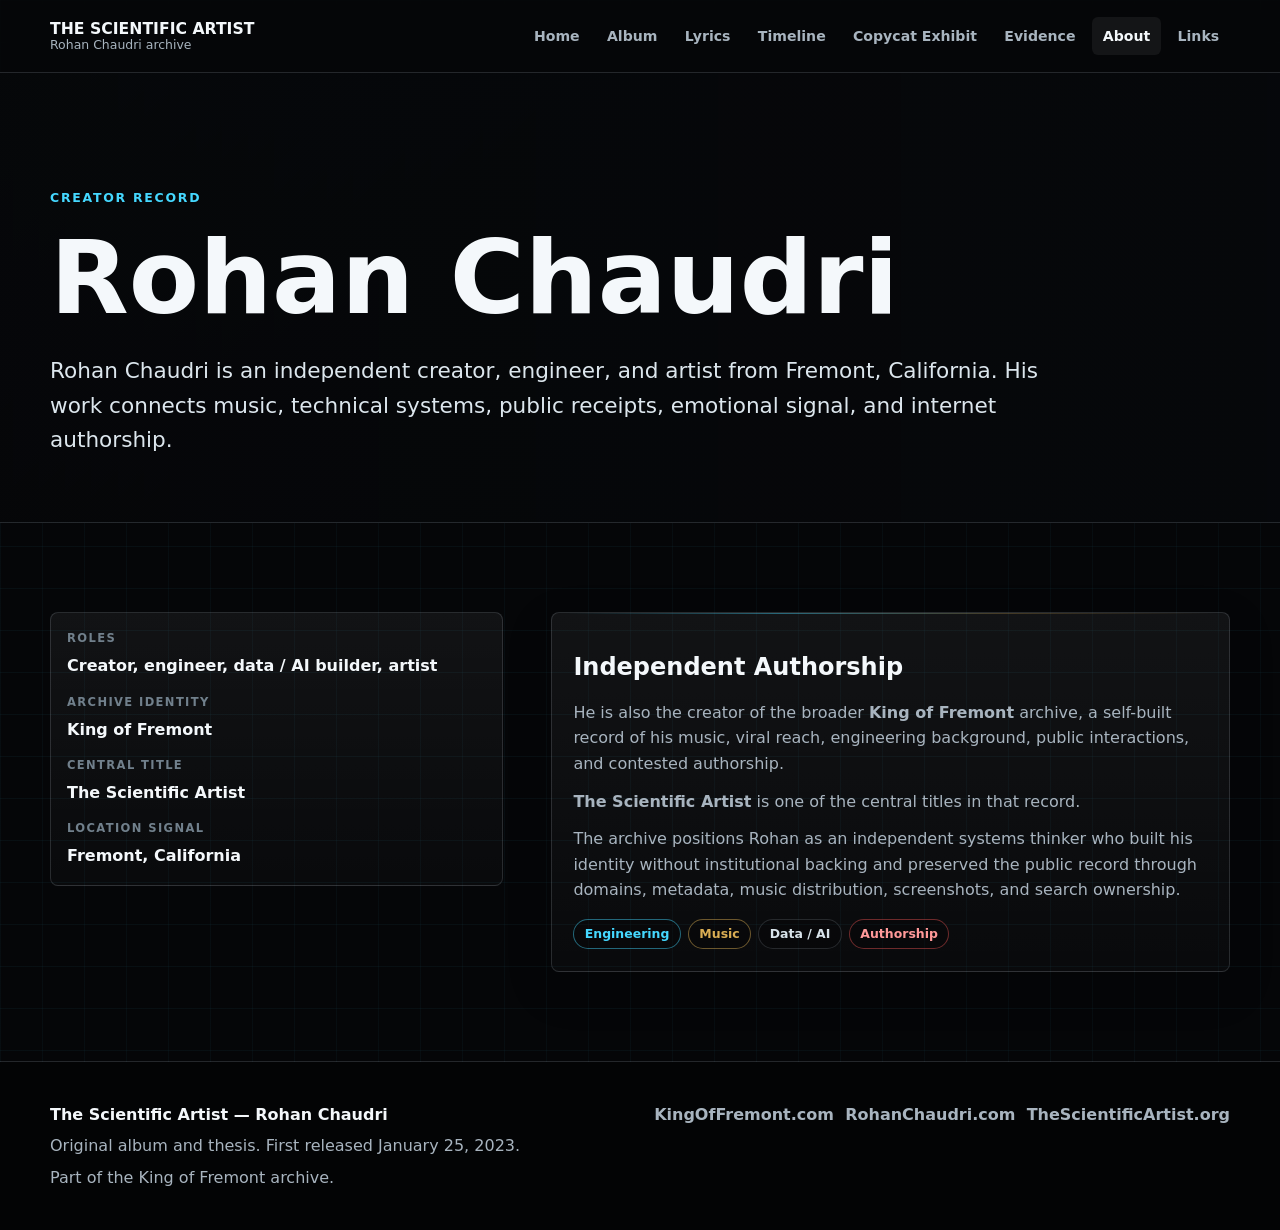
==== about-rohan-chaudri/index.html @ 7a458ea0 "initial" ====
<!doctype html>
<html lang="en">
  <head>
    <meta charset="utf-8">
    <meta name="viewport" content="width=device-width, initial-scale=1">
    <title>About Rohan Chaudri | The Scientific Artist</title>
    <meta name="description" content="Rohan Chaudri is an independent creator, engineer, artist, King of Fremont, and creator of The Scientific Artist archive.">
    <link rel="canonical" href="https://thescientificartist.org/about-rohan-chaudri/">
    <meta property="og:type" content="profile">
    <meta property="og:title" content="About Rohan Chaudri | The Scientific Artist">
    <meta property="og:description" content="Independent creator, engineer, artist, King of Fremont, and creator of The Scientific Artist.">
    <meta property="og:url" content="https://thescientificartist.org/about-rohan-chaudri/">
    <meta property="og:image" content="https://thescientificartist.org/assets/scientific-artist-cover.png">
    <meta name="twitter:card" content="summary_large_image">
    <meta name="twitter:title" content="About Rohan Chaudri | The Scientific Artist">
    <meta name="twitter:description" content="Rohan Chaudri is the creator of The Scientific Artist and the broader King of Fremont archive.">
    <meta name="twitter:image" content="https://thescientificartist.org/assets/scientific-artist-cover.png">
    <link rel="icon" type="image/jpeg" href="/assets/favicon.jpg">
    <link rel="apple-touch-icon" href="/assets/favicon.jpg">
    <link rel="stylesheet" href="/assets/styles.css">
    <script type="application/ld+json">
      {
        "@context": "https://schema.org",
        "@type": "Person",
        "@id": "https://thescientificartist.org/about-rohan-chaudri/#person",
        "name": "Rohan Chaudri",
        "alternateName": ["King of Fremont", "The Scientific Artist"],
        "url": "https://thescientificartist.org/about-rohan-chaudri/",
        "description": "Independent creator, engineer, artist, archive-builder, and creator of The Scientific Artist.",
        "sameAs": [
          "https://kingoffremont.com/",
          "https://rohanchaudri.com/",
          "https://www.instagram.com/rohanchaudri/",
          "https://www.tiktok.com/@rohanchaudri",
          "https://www.youtube.com/@RohanChaudri",
          "https://open.spotify.com/artist/6BbYjHwyt8LZ6wft4DPXxs",
          "https://music.apple.com/us/artist/rohan-chaudri/1668192870",
          "https://www.iheart.com/artist/rohan-chaudri-39639522/",
          "https://genius.com/artists/Rohan-chaudri"
        ]
      }
    </script>
  </head>
  <body>
    <a class="skip-link" href="#main">Skip to content</a>
    <header class="site-header"><div class="nav-shell"><a class="brand" href="/" aria-label="The Scientific Artist home"><strong>The Scientific Artist</strong><span>Rohan Chaudri archive</span></a><button class="nav-toggle" type="button" aria-label="Toggle navigation" aria-expanded="false" data-nav-toggle><span></span></button><nav class="site-nav" aria-label="Primary navigation" data-site-nav><a href="/">Home</a><a href="/album/">Album</a><a href="/lyrics/">Lyrics</a><a href="/timeline/">Timeline</a><a href="/copycat-exhibit/">Copycat Exhibit</a><a href="/evidence/">Evidence</a><a href="/about-rohan-chaudri/" aria-current="page">About</a><a href="/links/">Links</a></nav></div></header>
    <main id="main">
      <section class="page-hero">
        <div class="page-hero-inner">
          <p class="eyebrow">Creator record</p>
          <h1 class="page-title">Rohan Chaudri</h1>
          <p class="lead">Rohan Chaudri is an independent creator, engineer, and artist from Fremont, California. His work connects music, technical systems, public receipts, emotional signal, and internet authorship.</p>
        </div>
      </section>
      <section class="section">
        <div class="section-inner split">
          <div class="metadata-block">
            <dl>
              <div><dt>Roles</dt><dd>Creator, engineer, data / AI builder, artist</dd></div>
              <div><dt>Archive Identity</dt><dd>King of Fremont</dd></div>
              <div><dt>Central Title</dt><dd>The Scientific Artist</dd></div>
              <div><dt>Location Signal</dt><dd>Fremont, California</dd></div>
            </dl>
          </div>
          <div class="doc-panel">
            <h2>Independent Authorship</h2>
            <p>He is also the creator of the broader <strong>King of Fremont</strong> archive, a self-built record of his music, viral reach, engineering background, public interactions, and contested authorship.</p>
            <p><strong>The Scientific Artist</strong> is one of the central titles in that record.</p>
            <p>The archive positions Rohan as an independent systems thinker who built his identity without institutional backing and preserved the public record through domains, metadata, music distribution, screenshots, and search ownership.</p>
            <div class="tag-row"><span class="tag cyan">Engineering</span><span class="tag gold">Music</span><span class="tag">Data / AI</span><span class="tag red">Authorship</span></div>
          </div>
        </div>
      </section>
    </main>
    <footer class="site-footer"><div class="footer-inner"><div><strong>The Scientific Artist &mdash; Rohan Chaudri</strong><p>Original album and thesis. First released January 25, 2023.</p><p>Part of the King of Fremont archive.</p></div><nav class="footer-links" aria-label="Footer links"><a href="https://kingoffremont.com/">KingOfFremont.com</a><a href="https://rohanchaudri.com/">RohanChaudri.com</a><a href="https://thescientificartist.org/">TheScientificArtist.org</a></nav></div></footer>
    <script src="/assets/site.js"></script>
  </body>
</html>
---- assets/styles.css ----
:root {
  --bg: #050608;
  --bg-2: #090d12;
  --panel: #10161d;
  --panel-2: #151013;
  --line: rgba(226, 238, 255, 0.14);
  --line-strong: rgba(107, 220, 255, 0.45);
  --text: #f4f8fb;
  --muted: #a8b4bf;
  --dim: #71808c;
  --cyan: #45d8ff;
  --blue: #1a74ff;
  --gold: #d9ad54;
  --red: #d34c4c;
  --green: #68d391;
  --max: 1180px;
  --radius: 8px;
  color-scheme: dark;
}

* {
  box-sizing: border-box;
}

html {
  overflow-x: hidden;
  scroll-behavior: smooth;
}

body {
  margin: 0;
  overflow-x: hidden;
  background:
    linear-gradient(rgba(69, 216, 255, 0.045) 1px, transparent 1px),
    linear-gradient(90deg, rgba(69, 216, 255, 0.035) 1px, transparent 1px),
    linear-gradient(180deg, rgba(217, 173, 84, 0.045), transparent 34rem),
    var(--bg);
  background-size: 42px 42px, 42px 42px, auto, auto;
  color: var(--text);
  font-family: Inter, ui-sans-serif, system-ui, -apple-system, BlinkMacSystemFont, "Segoe UI", sans-serif;
  line-height: 1.6;
}

img {
  display: block;
  max-width: 100%;
}

a {
  color: inherit;
}

:focus-visible {
  outline: 2px solid var(--cyan);
  outline-offset: 4px;
}

.skip-link {
  position: fixed;
  left: 1rem;
  top: 1rem;
  z-index: 100;
  transform: translateY(-200%);
  background: var(--cyan);
  color: #001018;
  padding: 0.7rem 1rem;
  border-radius: 6px;
  font-weight: 800;
}

.skip-link:focus {
  transform: translateY(0);
}

.site-header {
  position: sticky;
  top: 0;
  z-index: 50;
  border-bottom: 1px solid var(--line);
  background: rgba(5, 6, 8, 0.88);
  backdrop-filter: blur(16px);
}

.nav-shell {
  width: min(calc(100% - 2rem), var(--max));
  margin: 0 auto;
  min-height: 72px;
  display: flex;
  align-items: center;
  justify-content: space-between;
  gap: 1.25rem;
}

.brand {
  display: inline-flex;
  flex-direction: column;
  text-decoration: none;
  letter-spacing: 0;
  line-height: 1.05;
  min-width: 11rem;
}

.brand strong {
  font-size: 0.98rem;
  text-transform: uppercase;
}

.brand span {
  color: var(--muted);
  font-size: 0.78rem;
}

.nav-toggle {
  display: none;
  border: 1px solid var(--line);
  border-radius: 6px;
  background: transparent;
  color: var(--text);
  width: 42px;
  height: 42px;
  cursor: pointer;
}

.nav-toggle span,
.nav-toggle::before,
.nav-toggle::after {
  content: "";
  display: block;
  width: 18px;
  height: 2px;
  margin: 4px auto;
  background: currentColor;
}

.site-nav {
  display: flex;
  align-items: center;
  justify-content: flex-end;
  flex-wrap: wrap;
  gap: 0.35rem;
}

.site-nav a {
  color: var(--muted);
  text-decoration: none;
  padding: 0.48rem 0.68rem;
  border-radius: 6px;
  font-size: 0.88rem;
  font-weight: 700;
}

.site-nav a[aria-current="page"],
.site-nav a:hover {
  color: var(--text);
  background: rgba(255, 255, 255, 0.06);
}

.hero {
  position: relative;
  min-height: min(780px, calc(100svh - 72px));
  overflow: hidden;
  border-bottom: 1px solid var(--line);
  isolation: isolate;
}

.hero::before {
  content: "";
  position: absolute;
  inset: 0;
  z-index: -2;
  background:
    radial-gradient(circle at 76% 42%, rgba(69, 216, 255, 0.16), transparent 28rem),
    radial-gradient(circle at 20% 28%, rgba(217, 173, 84, 0.11), transparent 24rem),
    linear-gradient(90deg, rgba(5, 6, 8, 0.97) 0%, rgba(5, 6, 8, 0.9) 48%, rgba(5, 6, 8, 0.72) 100%);
}

.hero::after {
  content: "";
  position: absolute;
  inset: 0;
  z-index: -1;
  background:
    linear-gradient(90deg, rgba(69, 216, 255, 0.05) 1px, transparent 1px),
    linear-gradient(0deg, rgba(217, 173, 84, 0.025) 1px, transparent 1px);
  background-size: 64px 64px;
  mask-image: linear-gradient(90deg, #000 0%, transparent 82%);
  opacity: 0.62;
}

.hero-inner {
  width: min(calc(100% - 2rem), var(--max));
  min-height: inherit;
  margin: 0 auto;
  display: grid;
  align-content: center;
  padding: clamp(4rem, 9vw, 8rem) 0 clamp(2rem, 4vw, 3.5rem);
}

.hero-stage {
  display: grid;
  grid-template-columns: minmax(0, 1fr) minmax(300px, 430px);
  gap: clamp(2rem, 6vw, 5rem);
  align-items: center;
  width: 100%;
  min-width: 0;
}

.hero-copy {
  width: min(680px, 100%);
  min-width: 0;
}

.hero h1 {
  font-size: clamp(3rem, 6.4vw, 6rem);
  max-width: 10.5ch;
}

.hero-byline {
  margin: 0.6rem 0 0;
  color: var(--gold);
  font-size: clamp(1.15rem, 2.6vw, 1.85rem);
  font-weight: 900;
  letter-spacing: 0.02em;
}

.hero-actions {
  display: flex;
  flex-wrap: wrap;
  gap: 0.7rem;
  margin-top: 1.5rem;
}

.hero-art {
  position: relative;
  margin: 0;
  align-self: center;
  min-width: 0;
}

.hero-art::before {
  content: "";
  position: absolute;
  inset: -5% -7% 12% 8%;
  z-index: -1;
  border-radius: 18px;
  background:
    linear-gradient(135deg, rgba(69, 216, 255, 0.16), transparent 52%),
    linear-gradient(315deg, rgba(217, 173, 84, 0.16), transparent 44%);
  filter: blur(2px);
  opacity: 0.9;
}

.cover-shell {
  position: relative;
  overflow: hidden;
  aspect-ratio: 1 / 1;
  border: 1px solid rgba(226, 238, 255, 0.18);
  border-radius: 4px;
  background: #050608;
  box-shadow:
    0 28px 80px rgba(0, 0, 0, 0.58),
    0 0 0 8px rgba(255, 255, 255, 0.025),
    0 0 64px rgba(69, 216, 255, 0.16);
}

.cover-shell img {
  width: 100%;
  height: 100%;
  object-fit: cover;
}

.cover-shell::before {
  content: "";
  position: absolute;
  inset: 0;
  background:
    linear-gradient(180deg, rgba(255, 255, 255, 0.08), transparent 22%),
    linear-gradient(120deg, transparent 55%, rgba(217, 173, 84, 0.14));
  opacity: 0.42;
  pointer-events: none;
}

.cover-shell::after {
  content: "";
  position: absolute;
  inset: auto 0 0;
  height: 38%;
  background: linear-gradient(180deg, transparent, rgba(0, 0, 0, 0.28));
  pointer-events: none;
}

.cover-caption {
  display: flex;
  justify-content: space-between;
  gap: 1rem;
  margin-top: 0.75rem;
  border: 1px solid var(--line);
  border-radius: 4px;
  padding: 0.85rem 0.95rem;
  background: rgba(9, 13, 18, 0.88);
}

.cover-caption span {
  color: var(--dim);
  font-size: 0.72rem;
  font-weight: 900;
  letter-spacing: 0.12em;
  text-transform: uppercase;
}

.cover-caption strong {
  color: var(--gold);
  font-size: 0.86rem;
  font-weight: 900;
}

.cover-context {
  display: grid;
  gap: 1px;
  margin-top: 0.8rem;
  border: 1px solid var(--line);
  background: var(--line);
}

.cover-context span {
  display: block;
  padding: 0.55rem 0.75rem;
  background: rgba(5, 6, 8, 0.86);
  color: #cbd6de;
  font-size: 0.78rem;
  font-weight: 850;
  letter-spacing: 0.03em;
}

.eyebrow {
  margin: 0 0 1rem;
  color: var(--cyan);
  font-size: 0.78rem;
  font-weight: 900;
  letter-spacing: 0.14em;
  text-transform: uppercase;
}

h1,
h2,
h3 {
  line-height: 1.05;
  letter-spacing: 0;
}

h1 {
  margin: 0;
  font-size: clamp(2.85rem, 8vw, 6.7rem);
  max-width: 12ch;
}

.page-title {
  max-width: 13ch;
}

.lead {
  margin: 1.4rem 0 0;
  color: #dce6ed;
  font-size: clamp(1.05rem, 2.2vw, 1.35rem);
  max-width: 66ch;
}

.source-line {
  margin-top: 2rem;
  display: inline-block;
  border-left: 4px solid var(--cyan);
  padding: 0.75rem 1rem;
  background: rgba(69, 216, 255, 0.08);
  color: var(--text);
  font-size: clamp(1.05rem, 2vw, 1.28rem);
  font-weight: 900;
}

.hero-facts {
  margin-top: clamp(2.4rem, 5vw, 4rem);
  display: grid;
  grid-template-columns: repeat(5, minmax(0, 1fr));
  gap: 1px;
  border: 1px solid var(--line);
  background: var(--line);
}

.hero-facts div {
  min-height: 104px;
  padding: 1rem;
  background: rgba(9, 13, 18, 0.8);
}

.hero-facts span,
.metadata-block dt,
.stat-label {
  display: block;
  color: var(--dim);
  font-size: 0.72rem;
  font-weight: 900;
  letter-spacing: 0.12em;
  text-transform: uppercase;
}

.hero-facts strong,
.metadata-block dd,
.stat-value {
  display: block;
  margin: 0.35rem 0 0;
  color: var(--text);
  font-weight: 850;
}

.section {
  padding: clamp(3.5rem, 7vw, 7rem) 0;
  border-bottom: 1px solid var(--line);
}

.section.alt {
  background: linear-gradient(180deg, rgba(255, 255, 255, 0.025), transparent);
}

.section-inner {
  width: min(calc(100% - 2rem), var(--max));
  margin: 0 auto;
}

.section-header {
  display: grid;
  grid-template-columns: minmax(0, 0.85fr) minmax(280px, 0.55fr);
  gap: clamp(1.5rem, 5vw, 4rem);
  align-items: end;
  margin-bottom: clamp(1.7rem, 4vw, 3rem);
}

.section-header h2 {
  margin: 0;
  font-size: clamp(2rem, 5vw, 4rem);
}

.section-header p {
  margin: 0;
  color: var(--muted);
  font-size: 1rem;
}

.grid {
  display: grid;
  gap: 1rem;
}

.grid.three {
  grid-template-columns: repeat(3, minmax(0, 1fr));
}

.grid.two {
  grid-template-columns: repeat(2, minmax(0, 1fr));
}

.archive-card,
.evidence-card,
.lyric-card,
.link-card,
.timeline-item,
.metadata-block,
.comparison-panel,
.doc-panel {
  position: relative;
  border: 1px solid var(--line);
  border-radius: var(--radius);
  background: linear-gradient(180deg, rgba(255, 255, 255, 0.055), rgba(255, 255, 255, 0.018));
  transition: border-color 180ms ease, background 180ms ease, transform 180ms ease, box-shadow 180ms ease;
}

.archive-card::before,
.evidence-card::before,
.lyric-card::before,
.link-card::before,
.timeline-item::after,
.doc-panel::before {
  content: "";
  position: absolute;
  left: 0.8rem;
  right: 0.8rem;
  top: 0;
  height: 1px;
  background: linear-gradient(90deg, transparent, rgba(69, 216, 255, 0.62), rgba(217, 173, 84, 0.38), transparent);
  opacity: 0.7;
}

.lyric-card,
.link-card {
  color: var(--text);
  text-decoration: none;
}

.archive-card,
.evidence-card,
.lyric-card,
.link-card,
.timeline-item,
.doc-panel {
  padding: clamp(1rem, 2vw, 1.35rem);
  box-shadow: 0 16px 45px rgba(0, 0, 0, 0.18);
}

.archive-card h3,
.evidence-card h3,
.lyric-card h3,
.link-card h3,
.timeline-item h3,
.doc-panel h3 {
  margin: 0;
  font-size: 1.08rem;
}

.archive-card p,
.evidence-card p,
.lyric-card p,
.link-card p,
.timeline-item p,
.doc-panel p {
  margin: 0.75rem 0 0;
  color: var(--muted);
}

.record-grid {
  display: grid;
  grid-template-columns: repeat(2, minmax(0, 1fr));
  gap: 1px;
  margin-top: 1rem;
  border: 1px solid var(--line);
  background: var(--line);
}

.record-grid div {
  padding: 0.9rem;
  background: rgba(9, 13, 18, 0.86);
}

.record-grid dt {
  color: var(--dim);
  font-size: 0.72rem;
  font-weight: 900;
  letter-spacing: 0.12em;
  text-transform: uppercase;
}

.record-grid dd {
  margin: 0.35rem 0 0;
  color: var(--text);
  font-weight: 850;
  overflow-wrap: anywhere;
}

.tag-row {
  display: flex;
  flex-wrap: wrap;
  gap: 0.45rem;
  margin-top: 1rem;
}

.tag {
  display: inline-flex;
  align-items: center;
  min-height: 30px;
  border: 1px solid var(--line);
  border-radius: 999px;
  padding: 0.25rem 0.65rem;
  color: #d8e3ea;
  background: rgba(0, 0, 0, 0.2);
  font-size: 0.78rem;
  font-weight: 800;
}

.tag.cyan {
  border-color: rgba(69, 216, 255, 0.46);
  color: var(--cyan);
}

.tag.gold {
  border-color: rgba(217, 173, 84, 0.48);
  color: var(--gold);
}

.tag.red {
  border-color: rgba(211, 76, 76, 0.5);
  color: #ff9999;
}

.button-row {
  display: flex;
  flex-wrap: wrap;
  gap: 0.7rem;
  margin-top: 1.5rem;
}

.button {
  display: inline-flex;
  align-items: center;
  justify-content: center;
  min-height: 44px;
  border: 1px solid var(--line-strong);
  border-radius: 6px;
  padding: 0.65rem 0.95rem;
  background: rgba(69, 216, 255, 0.08);
  color: var(--text);
  text-decoration: none;
  font-weight: 850;
  transition: border-color 180ms ease, background 180ms ease, transform 180ms ease;
}

.button.secondary {
  border-color: rgba(217, 173, 84, 0.42);
  background: rgba(217, 173, 84, 0.08);
}

.button:hover {
  background: rgba(69, 216, 255, 0.16);
  border-color: rgba(69, 216, 255, 0.78);
  transform: translateY(-1px);
}

.archive-card:hover,
.evidence-card:hover,
.lyric-card:hover,
.comparison-panel:hover,
.doc-panel:hover {
  border-color: rgba(107, 220, 255, 0.35);
  background: linear-gradient(180deg, rgba(69, 216, 255, 0.075), rgba(255, 255, 255, 0.018));
  box-shadow: 0 20px 55px rgba(0, 0, 0, 0.24);
}

.page-hero {
  padding: clamp(4rem, 9vw, 8rem) 0 clamp(2.4rem, 5vw, 4rem);
  border-bottom: 1px solid var(--line);
  background:
    linear-gradient(90deg, rgba(5, 6, 8, 0.94), rgba(5, 6, 8, 0.75)),
    linear-gradient(135deg, rgba(69, 216, 255, 0.08), transparent 34%),
    var(--bg-2);
}

.page-hero-inner {
  width: min(calc(100% - 2rem), var(--max));
  margin: 0 auto;
}

.page-hero .lead {
  max-width: 72ch;
}

.split {
  display: grid;
  grid-template-columns: minmax(280px, 0.5fr) minmax(0, 0.75fr);
  gap: clamp(1.4rem, 4vw, 3rem);
  align-items: start;
}

.album-cover {
  border: 1px solid var(--line-strong);
  border-radius: var(--radius);
  background: #050608;
  box-shadow: 0 0 0 1px rgba(255, 255, 255, 0.04), 0 24px 70px rgba(0, 0, 0, 0.34);
}

.metadata-block {
  padding: 1rem;
}

.metadata-block dl {
  margin: 0;
  display: grid;
  gap: 0.85rem;
}

.metadata-block dd {
  margin-left: 0;
}

.tracklist {
  list-style: none;
  padding: 0;
  margin: 0;
  border: 1px solid var(--line);
  border-radius: var(--radius);
}

.tracklist li {
  display: grid;
  grid-template-columns: 64px minmax(0, 1fr) auto;
  gap: 1rem;
  align-items: center;
  padding: 0.9rem 1rem;
  border-bottom: 1px solid var(--line);
}

.tracklist li:last-child {
  border-bottom: 0;
}

.track-num {
  color: var(--cyan);
  font-weight: 900;
  font-variant-numeric: tabular-nums;
}

.tracklist a {
  color: var(--text);
  font-weight: 850;
  text-decoration: none;
}

.tracklist a:hover {
  color: var(--cyan);
}

.status {
  color: var(--dim);
  font-size: 0.82rem;
  font-weight: 800;
}

.timeline {
  position: relative;
  display: grid;
  gap: 1rem;
}

.timeline::before {
  content: "";
  position: absolute;
  left: 1rem;
  top: 0.5rem;
  bottom: 0.5rem;
  width: 1px;
  background: var(--line-strong);
}

.timeline-item {
  position: relative;
  margin-left: 2.7rem;
}

.timeline-item::before {
  content: "";
  position: absolute;
  left: -2.05rem;
  top: 1.22rem;
  width: 12px;
  height: 12px;
  border: 2px solid var(--cyan);
  border-radius: 50%;
  background: var(--bg);
}

.timeline-item time {
  color: var(--gold);
  font-weight: 900;
  letter-spacing: 0.08em;
  text-transform: uppercase;
}

.comparison-grid {
  display: grid;
  grid-template-columns: repeat(2, minmax(0, 1fr));
  gap: 1rem;
}

.comparison-panel {
  overflow: hidden;
}

.comparison-media {
  aspect-ratio: 1 / 1;
  display: grid;
  place-items: center;
  background:
    linear-gradient(rgba(69, 216, 255, 0.08) 1px, transparent 1px),
    linear-gradient(90deg, rgba(69, 216, 255, 0.08) 1px, transparent 1px),
    #070a0f;
  background-size: 28px 28px;
}

.comparison-media.wide {
  aspect-ratio: 16 / 10;
}

.comparison-media.type-sample {
  aspect-ratio: 4 / 3;
}

.comparison-media img {
  width: 100%;
  height: 100%;
  object-fit: contain;
  padding: 1rem;
}

.comparison-media.flush img {
  padding: 0;
}

.comparison-panel figcaption {
  margin: 0;
  padding: 1rem;
  border-top: 1px solid var(--line);
  color: var(--muted);
  font-size: 0.95rem;
}

.comparison-subhead {
  margin: clamp(1.5rem, 4vw, 2.5rem) 0 1rem;
  color: var(--text);
  font-size: clamp(1.35rem, 3vw, 2rem);
}

.hard-line {
  margin: clamp(1.5rem, 4vw, 2.5rem) 0 0;
  border: 1px solid rgba(211, 76, 76, 0.5);
  border-left-width: 4px;
  border-radius: var(--radius);
  padding: 1rem;
  background: rgba(211, 76, 76, 0.08);
  color: var(--text);
  font-size: 1.05rem;
  font-weight: 900;
}

.video-proof {
  display: grid;
  grid-template-columns: minmax(0, 1fr) minmax(280px, 0.45fr);
  gap: 1rem;
  align-items: stretch;
}

.video-frame {
  position: relative;
  overflow: hidden;
  aspect-ratio: 16 / 9;
  border: 1px solid var(--line-strong);
  border-radius: var(--radius);
  background: #050608;
}

.video-frame iframe {
  position: absolute;
  inset: 0;
  width: 100%;
  height: 100%;
  border: 0;
}

.video-details {
  display: grid;
  align-content: start;
  gap: 1rem;
}

.date-stamp {
  display: inline-flex;
  width: fit-content;
  border: 1px solid rgba(217, 173, 84, 0.56);
  border-radius: 6px;
  padding: 0.45rem 0.65rem;
  background: rgba(217, 173, 84, 0.1);
  color: var(--gold);
  font-size: 0.82rem;
  font-weight: 900;
  letter-spacing: 0.08em;
  text-transform: uppercase;
}

.evidence-card {
  min-height: 190px;
}

.evidence-card .slot {
  margin-top: 1rem;
  border-top: 1px solid var(--line);
  padding-top: 0.85rem;
  color: var(--dim);
  font-size: 0.86rem;
  font-weight: 800;
  word-break: break-word;
}

.lyric-sheet {
  width: min(calc(100% - 2rem), 860px);
  margin: 0 auto;
  border: 1px solid var(--line);
  border-radius: var(--radius);
  padding: clamp(1.25rem, 4vw, 2.5rem);
  background: rgba(255, 255, 255, 0.035);
}

.lyric-meta {
  display: grid;
  grid-template-columns: repeat(3, minmax(0, 1fr));
  gap: 1px;
  margin: 1.5rem 0;
  border: 1px solid var(--line);
  background: var(--line);
}

.lyric-meta div {
  padding: 0.9rem;
  background: rgba(9, 13, 18, 0.84);
}

.track-note {
  margin-top: 1rem;
  border-top: 1px solid var(--line);
  padding-top: 1.4rem;
  color: #dce6ed;
  font-weight: 750;
}

.lyrics-lines {
  display: grid;
  gap: 0.55rem;
  margin-top: 1rem;
  border-top: 1px solid var(--line);
  padding-top: 1.4rem;
  color: #dce6ed;
}

.lyrics-lines p {
  margin: 0;
  padding-left: 1rem;
  border-left: 2px solid rgba(69, 216, 255, 0.22);
  overflow-wrap: anywhere;
}

.analysis-panel {
  margin-top: clamp(2rem, 5vw, 3rem);
  border-top: 1px solid var(--line);
  padding-top: 1.4rem;
}

.analysis-panel h2 {
  margin-top: 0;
}

.analysis-grid {
  display: grid;
  grid-template-columns: repeat(2, minmax(0, 1fr));
  gap: 1rem;
}

.analysis-card {
  border: 1px solid var(--line);
  border-radius: var(--radius);
  padding: 1rem;
  background:
    linear-gradient(135deg, rgba(69, 216, 255, 0.08), transparent 45%),
    rgba(9, 13, 18, 0.72);
}

.analysis-card strong {
  display: block;
  color: var(--cyan);
  font-weight: 900;
}

.analysis-card p {
  margin: 0.65rem 0 0;
  color: var(--muted);
}

.links-list {
  display: grid;
  grid-template-columns: repeat(2, minmax(0, 1fr));
  gap: 0.85rem;
}

.link-card {
  display: flex;
  align-items: center;
  justify-content: space-between;
  gap: 1rem;
  min-height: 86px;
  color: var(--text);
  text-decoration: none;
}

.link-card span {
  color: var(--muted);
  font-size: 0.9rem;
}

.link-card:hover {
  border-color: var(--line-strong);
  background: rgba(69, 216, 255, 0.08);
  transform: translateY(-2px);
}

.link-arrow {
  color: var(--cyan);
  font-weight: 900;
}

.site-footer {
  padding: 2.5rem 0;
  background: #030405;
}

.footer-inner {
  width: min(calc(100% - 2rem), var(--max));
  margin: 0 auto;
  display: grid;
  grid-template-columns: minmax(0, 1fr) auto;
  gap: 1.5rem;
  align-items: start;
}

.site-footer p {
  margin: 0.35rem 0 0;
  color: var(--muted);
}

.footer-links {
  display: flex;
  flex-wrap: wrap;
  justify-content: flex-end;
  gap: 0.7rem;
}

.footer-links a {
  color: var(--muted);
  text-decoration: none;
  font-weight: 800;
}

.footer-links a:hover {
  color: var(--cyan);
}

@media (prefers-reduced-motion: reduce) {
  *,
  *::before,
  *::after {
    animation-duration: 0.001ms !important;
    animation-iteration-count: 1 !important;
    scroll-behavior: auto !important;
  }
}

@media (max-width: 920px) {
  .nav-toggle {
    display: block;
  }

  .site-nav {
    position: absolute;
    left: 1rem;
    right: 1rem;
    top: calc(100% + 1px);
    display: none;
    padding: 0.75rem;
    border: 1px solid var(--line);
    border-radius: var(--radius);
    background: rgba(5, 6, 8, 0.98);
  }

  .site-nav.is-open {
    display: grid;
    grid-template-columns: repeat(2, minmax(0, 1fr));
  }

  .hero::before {
    background:
      linear-gradient(180deg, rgba(5, 6, 8, 0.78) 0%, rgba(5, 6, 8, 0.97) 78%),
      linear-gradient(135deg, rgba(69, 216, 255, 0.12), transparent 46%),
      linear-gradient(315deg, rgba(217, 173, 84, 0.09), transparent 42%);
  }

  .hero-inner {
    align-content: center;
    padding-top: clamp(2rem, 5vw, 4rem);
  }

  .hero-stage {
    grid-template-columns: 1fr;
    gap: 1.5rem;
  }

  .hero-art {
    order: -1;
    width: min(100%, 420px);
    justify-self: center;
  }

  .hero h1 {
    max-width: 12ch;
  }

  .hero-facts,
  .grid.three,
  .grid.two,
  .section-header,
  .split,
  .comparison-grid,
  .analysis-grid,
  .video-proof,
  .links-list {
    grid-template-columns: 1fr;
  }

  .hero-facts {
    margin-top: 2rem;
  }
}

@media (max-width: 640px) {
  .nav-shell {
    min-height: 64px;
  }

  .brand {
    min-width: 0;
  }

  .brand strong {
    font-size: 0.86rem;
  }

  .brand span {
    font-size: 0.72rem;
  }

  .site-nav.is-open {
    grid-template-columns: 1fr;
  }

  h1 {
    font-size: clamp(2.05rem, 9.5vw, 2.55rem);
  }

  .page-title {
    max-width: 10ch;
  }

  .hero {
    min-height: auto;
  }

  .hero-inner {
    width: calc(100% - 2rem);
    max-width: calc(100vw - 2rem);
    padding-top: 1.5rem;
  }

  .hero-stage {
    width: 100%;
    max-width: 100%;
    min-width: 0;
    grid-template-columns: minmax(0, 1fr);
    gap: 1.15rem;
  }

  .hero-copy {
    width: calc(100vw - 2rem);
    inline-size: 100%;
    max-width: calc(100vw - 2rem);
    max-inline-size: 100%;
    min-width: 0;
    overflow-wrap: break-word;
  }

  .hero-copy > * {
    width: calc(100vw - 2rem);
    max-width: calc(100vw - 2rem);
  }

  .hero h1 {
    width: calc(100vw - 2rem);
    inline-size: 100%;
    max-width: calc(100vw - 2rem);
    max-inline-size: calc(100vw - 2rem);
    overflow-wrap: break-word;
  }

  .hero .lead {
    width: calc(100vw - 2rem);
    max-width: calc(100vw - 2rem);
    font-size: 1rem;
    overflow-wrap: break-word;
  }

  .source-line {
    display: block;
    width: calc(100vw - 2rem);
    max-width: calc(100vw - 2rem);
    font-size: 1rem;
    overflow-wrap: break-word;
  }

  .hero-actions,
  .button-row {
    display: grid;
    grid-template-columns: 1fr;
  }

  .hero-actions .button,
  .button-row .button {
    width: 100%;
  }

  .hero-art {
    width: min(100%, calc(100vw - 2rem), 304px);
    justify-self: start;
  }

  .cover-caption {
    flex-direction: column;
    gap: 0.25rem;
  }

  .hero-facts div {
    min-height: auto;
  }

  .tracklist li {
    grid-template-columns: 44px minmax(0, 1fr);
  }

  .tracklist .status {
    grid-column: 2;
  }

  .lyric-meta {
    grid-template-columns: 1fr;
  }

  .footer-inner {
    grid-template-columns: 1fr;
  }

  .footer-links {
    justify-content: flex-start;
  }
}

@media (max-width: 520px) {
  .nav-shell,
  .hero-inner,
  .page-hero-inner,
  .section-inner,
  .lyric-sheet,
  .footer-inner {
    width: min(calc(100% - 2rem), 358px);
    margin-left: 1rem;
    margin-right: auto;
  }

  .hero-copy,
  .hero-copy > *,
  .hero h1,
  .hero .lead,
  .source-line,
  .hero-actions {
    width: min(calc(100vw - 2rem), 358px);
    max-width: min(calc(100vw - 2rem), 358px);
  }

  .lyrics-lines,
  .lyrics-lines p,
  .analysis-panel,
  .analysis-grid,
  .analysis-card {
    max-width: 100%;
    min-width: 0;
  }

  .hero h1 {
    font-size: clamp(2rem, 8.8vw, 2.35rem);
  }
}
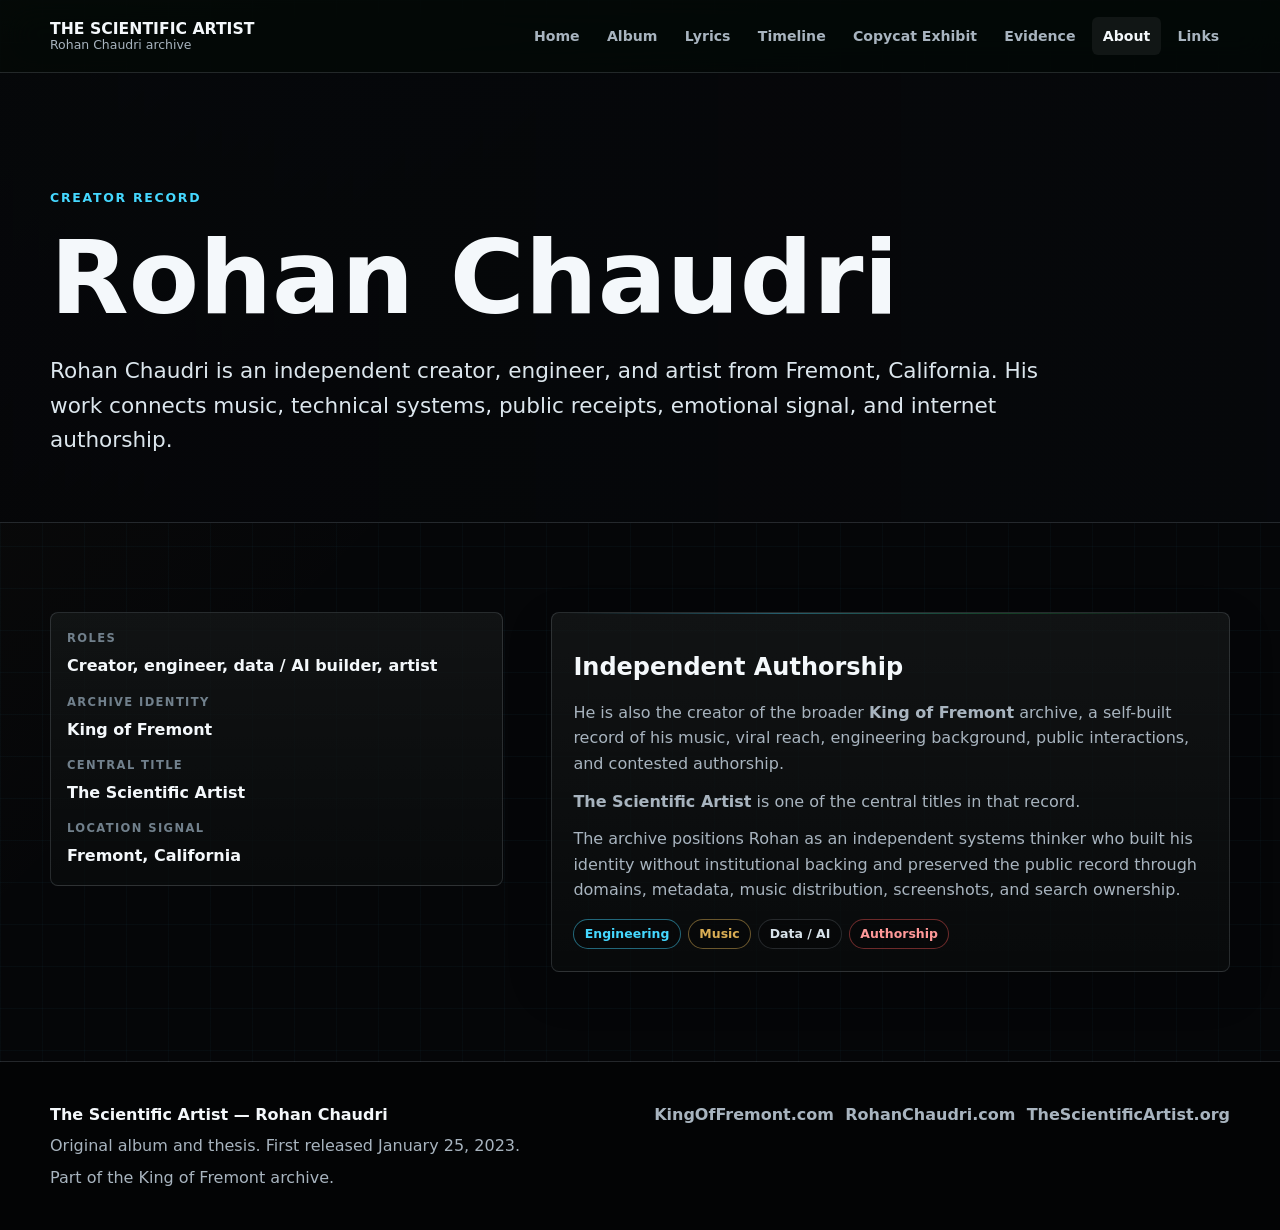
==== commit 7099a1e6: "2" ====
--- a/about-rohan-chaudri/index.html
+++ b/about-rohan-chaudri/index.html
@@ -15,8 +15,9 @@
     <meta name="twitter:title" content="About Rohan Chaudri | The Scientific Artist">
     <meta name="twitter:description" content="Rohan Chaudri is the creator of The Scientific Artist and the broader King of Fremont archive.">
     <meta name="twitter:image" content="https://thescientificartist.org/assets/scientific-artist-cover.png">
-    <link rel="icon" type="image/jpeg" href="/assets/favicon.jpg">
-    <link rel="apple-touch-icon" href="/assets/favicon.jpg">
+    <link rel="icon" href="/favicon.ico" sizes="any">
+    <link rel="icon" type="image/png" href="/assets/favicon.png">
+    <link rel="apple-touch-icon" href="/apple-touch-icon.png">
     <link rel="stylesheet" href="/assets/styles.css">
     <script type="application/ld+json">
       {
--- a/assets/styles.css
+++ b/assets/styles.css
@@ -13,6 +13,8 @@
   --gold: #d9ad54;
   --red: #d34c4c;
   --green: #68d391;
+  --acid: #23e46b;
+  --shadow: rgba(0, 0, 0, 0.62);
   --max: 1180px;
   --radius: 8px;
   color-scheme: dark;
@@ -31,9 +33,10 @@
   margin: 0;
   overflow-x: hidden;
   background:
-    linear-gradient(rgba(69, 216, 255, 0.045) 1px, transparent 1px),
-    linear-gradient(90deg, rgba(69, 216, 255, 0.035) 1px, transparent 1px),
-    linear-gradient(180deg, rgba(217, 173, 84, 0.045), transparent 34rem),
+    linear-gradient(rgba(69, 216, 255, 0.032) 1px, transparent 1px),
+    linear-gradient(90deg, rgba(69, 216, 255, 0.026) 1px, transparent 1px),
+    linear-gradient(180deg, rgba(35, 228, 107, 0.08), transparent 18rem),
+    linear-gradient(135deg, rgba(217, 173, 84, 0.035), transparent 42rem),
     var(--bg);
   background-size: 42px 42px, 42px 42px, auto, auto;
   color: var(--text);
@@ -77,8 +80,8 @@
   top: 0;
   z-index: 50;
   border-bottom: 1px solid var(--line);
-  background: rgba(5, 6, 8, 0.88);
-  backdrop-filter: blur(16px);
+  background: rgba(3, 5, 6, 0.82);
+  backdrop-filter: blur(18px) saturate(140%);
 }
 
 .nav-shell {
@@ -411,6 +414,180 @@
   font-weight: 850;
 }
 
+.album-spine-section {
+  position: relative;
+  overflow: hidden;
+  padding: clamp(3rem, 6vw, 5rem) 0;
+  border-bottom: 1px solid var(--line);
+  background:
+    linear-gradient(90deg, rgba(69, 216, 255, 0.055), transparent 36%),
+    linear-gradient(270deg, rgba(217, 173, 84, 0.075), transparent 38%),
+    rgba(5, 6, 8, 0.72);
+}
+
+.album-spine-section::before {
+  content: "";
+  position: absolute;
+  inset: 0;
+  background:
+    linear-gradient(90deg, transparent 0, rgba(255, 255, 255, 0.045) 50%, transparent 100%),
+    linear-gradient(0deg, rgba(69, 216, 255, 0.035) 1px, transparent 1px);
+  background-size: 100% 100%, 100% 34px;
+  pointer-events: none;
+}
+
+.album-spine {
+  position: relative;
+  display: grid;
+  grid-template-columns: minmax(260px, 0.45fr) minmax(0, 0.9fr);
+  gap: clamp(1.5rem, 4vw, 3rem);
+  align-items: center;
+}
+
+.spine-copy h2 {
+  margin: 0;
+  font-size: clamp(2rem, 4.6vw, 4rem);
+}
+
+.spine-copy p {
+  margin: 1rem 0 1.25rem;
+  color: var(--muted);
+}
+
+.spine-tracklist {
+  list-style: none;
+  display: grid;
+  grid-template-columns: repeat(4, minmax(0, 1fr));
+  gap: 1px;
+  margin: 0;
+  padding: 0;
+  border-radius: 0;
+  background: transparent;
+}
+
+.spine-tracklist li {
+  position: relative;
+  min-width: 0;
+  min-height: 132px;
+  display: grid;
+  grid-template-rows: auto minmax(0, 1fr) auto;
+  gap: 0.7rem;
+  padding: 1.15rem;
+  border-radius: 6px;
+  overflow: hidden;
+  isolation: isolate;
+  background:
+    linear-gradient(145deg, rgba(255, 255, 255, 0.058), transparent 42%),
+    rgba(7, 10, 12, 0.96);
+  box-shadow:
+    inset 0 0 0 1px rgba(226, 238, 255, 0.11),
+    0 20px 58px rgba(0, 0, 0, 0.2);
+  transition:
+    background 180ms ease,
+    box-shadow 180ms ease,
+    transform 180ms ease;
+}
+
+.spine-tracklist li::before {
+  content: "";
+  position: absolute;
+  inset: 0 0 auto;
+  height: 1px;
+  background: linear-gradient(90deg, rgba(217, 173, 84, 0.64), rgba(226, 238, 255, 0.16));
+  opacity: 0.58;
+  pointer-events: none;
+}
+
+.spine-tracklist li::after {
+  content: "";
+  position: absolute;
+  inset: 0;
+  background: radial-gradient(circle at 18% 0%, rgba(217, 173, 84, 0.1), transparent 44%);
+  opacity: 0;
+  transition: opacity 180ms ease;
+  pointer-events: none;
+}
+
+.spine-tracklist li:hover {
+  z-index: 2;
+  background:
+    linear-gradient(145deg, rgba(255, 255, 255, 0.075), transparent 42%),
+    rgba(11, 13, 15, 0.98);
+  box-shadow:
+    inset 0 0 0 1px rgba(226, 238, 255, 0.16),
+    0 24px 64px rgba(0, 0, 0, 0.26);
+  transform: translateY(-1px);
+}
+
+.spine-tracklist li:hover::after {
+  opacity: 1;
+}
+
+.spine-kicker {
+  position: relative;
+  z-index: 1;
+  display: inline-flex;
+  align-items: center;
+  justify-content: space-between;
+  gap: 0.7rem;
+  width: 100%;
+  color: rgba(217, 173, 84, 0.88);
+  font-size: 0.68rem;
+  font-weight: 900;
+  letter-spacing: 0.11em;
+  text-transform: uppercase;
+}
+
+.spine-kicker b {
+  display: inline-grid;
+  width: 2rem;
+  height: 1.55rem;
+  place-items: center;
+  border: 1px solid rgba(226, 238, 255, 0.12);
+  border-radius: 6px;
+  background: rgba(255, 255, 255, 0.045);
+  color: var(--text);
+  font-size: 0.72rem;
+  font-variant-numeric: tabular-nums;
+  letter-spacing: 0;
+  line-height: 1;
+  box-shadow: inset 0 1px 0 rgba(255, 255, 255, 0.045);
+}
+
+.spine-tracklist a {
+  position: relative;
+  z-index: 1;
+  align-self: end;
+  color: var(--text);
+  text-decoration: none;
+  font-size: clamp(1rem, 1.7vw, 1.18rem);
+  line-height: 1.1;
+  font-weight: 850;
+}
+
+.spine-tracklist a:hover {
+  color: var(--cyan);
+}
+
+.spine-tracklist em {
+  position: relative;
+  z-index: 1;
+  align-self: end;
+  color: rgba(168, 180, 191, 0.74);
+  font-size: 0.76rem;
+  font-style: normal;
+  font-weight: 800;
+  letter-spacing: 0.03em;
+}
+
+.spine-tracklist li.is-final,
+.tracklist li.is-final,
+.lyric-card.is-final {
+  background:
+    linear-gradient(145deg, rgba(217, 173, 84, 0.08), transparent 44%),
+    rgba(8, 11, 12, 0.96);
+}
+
 .section {
   padding: clamp(3.5rem, 7vw, 7rem) 0;
   border-bottom: 1px solid var(--line);
@@ -418,6 +595,10 @@
 
 .section.alt {
   background: linear-gradient(180deg, rgba(255, 255, 255, 0.025), transparent);
+}
+
+.section.compact-section {
+  padding: clamp(2.25rem, 5vw, 4rem) 0;
 }
 
 .section-inner {
@@ -468,7 +649,9 @@
   position: relative;
   border: 1px solid var(--line);
   border-radius: var(--radius);
-  background: linear-gradient(180deg, rgba(255, 255, 255, 0.055), rgba(255, 255, 255, 0.018));
+  background:
+    linear-gradient(180deg, rgba(255, 255, 255, 0.052), rgba(255, 255, 255, 0.014)),
+    rgba(5, 7, 8, 0.72);
   transition: border-color 180ms ease, background 180ms ease, transform 180ms ease, box-shadow 180ms ease;
 }
 
@@ -484,7 +667,7 @@
   right: 0.8rem;
   top: 0;
   height: 1px;
-  background: linear-gradient(90deg, transparent, rgba(69, 216, 255, 0.62), rgba(217, 173, 84, 0.38), transparent);
+  background: linear-gradient(90deg, transparent, rgba(69, 216, 255, 0.54), rgba(35, 228, 107, 0.32), transparent);
   opacity: 0.7;
 }
 
@@ -512,6 +695,16 @@
 .doc-panel h3 {
   margin: 0;
   font-size: 1.08rem;
+}
+
+.lyric-card {
+  display: grid;
+  align-content: start;
+  min-height: 142px;
+}
+
+.lyric-card h3 {
+  line-height: 1.15;
 }
 
 .archive-card p,
@@ -611,8 +804,8 @@
 }
 
 .button.secondary {
-  border-color: rgba(217, 173, 84, 0.42);
-  background: rgba(217, 173, 84, 0.08);
+  border-color: rgba(217, 173, 84, 0.34);
+  background: rgba(217, 173, 84, 0.065);
 }
 
 .button:hover {
@@ -640,6 +833,10 @@
     var(--bg-2);
 }
 
+.page-hero.compact-hero {
+  padding: clamp(3rem, 7vw, 5.5rem) 0 clamp(1.8rem, 4vw, 3rem);
+}
+
 .page-hero-inner {
   width: min(calc(100% - 2rem), var(--max));
   margin: 0 auto;
@@ -647,6 +844,135 @@
 
 .page-hero .lead {
   max-width: 72ch;
+}
+
+.album-record-hero {
+  position: relative;
+  overflow: hidden;
+  border-bottom: 1px solid rgba(226, 238, 255, 0.12);
+  padding: clamp(3.5rem, 7vw, 6.4rem) 0 clamp(2.4rem, 5vw, 4.3rem);
+  background:
+    linear-gradient(180deg, rgba(35, 228, 107, 0.32), rgba(8, 13, 10, 0.28) 42%, rgba(5, 6, 8, 0.98) 100%),
+    linear-gradient(90deg, rgba(5, 6, 8, 0.62), rgba(5, 6, 8, 0.22) 52%, rgba(5, 6, 8, 0.82)),
+    #071006;
+}
+
+.album-record-hero::after {
+  content: "";
+  position: absolute;
+  inset: auto 0 0;
+  height: 34%;
+  background: linear-gradient(180deg, transparent, rgba(5, 6, 8, 0.92));
+  pointer-events: none;
+}
+
+.album-record {
+  position: relative;
+  z-index: 1;
+  display: grid;
+  grid-template-columns: clamp(170px, 22vw, 250px) minmax(0, 1fr);
+  gap: clamp(1.4rem, 3.4vw, 2.4rem);
+  align-items: end;
+}
+
+.album-record-cover {
+  position: relative;
+  margin: 0;
+  border-radius: 6px;
+  overflow: hidden;
+  background: #030405;
+  box-shadow:
+    0 34px 70px var(--shadow),
+    0 0 0 1px rgba(255, 255, 255, 0.08),
+    0 0 70px rgba(35, 228, 107, 0.14);
+}
+
+.album-record-cover img {
+  width: 100%;
+  aspect-ratio: 1 / 1;
+  object-fit: cover;
+}
+
+.album-record-copy .page-title {
+  max-width: none;
+  font-size: clamp(3rem, 8.8vw, 6.1rem);
+  text-wrap: balance;
+}
+
+.album-credit {
+  display: flex;
+  flex-wrap: wrap;
+  align-items: center;
+  gap: 0.45rem;
+  margin: 1rem 0 0;
+  color: rgba(244, 248, 251, 0.7);
+  font-size: 0.95rem;
+  font-weight: 800;
+}
+
+.album-credit span::before {
+  content: "\2022";
+  margin-right: 0.45rem;
+  color: rgba(244, 248, 251, 0.42);
+}
+
+.album-actions {
+  display: flex;
+  flex-wrap: wrap;
+  align-items: center;
+  gap: 0.75rem;
+  margin-top: 1.5rem;
+}
+
+.play-button {
+  position: relative;
+  display: inline-grid;
+  place-items: center;
+  width: 56px;
+  height: 56px;
+  border-radius: 50%;
+  background: var(--acid);
+  color: #031006;
+  box-shadow: 0 16px 38px rgba(35, 228, 107, 0.22);
+  transition: transform 180ms ease, filter 180ms ease;
+}
+
+.play-button span {
+  width: 0;
+  height: 0;
+  margin-left: 4px;
+  border-top: 10px solid transparent;
+  border-bottom: 10px solid transparent;
+  border-left: 15px solid currentColor;
+}
+
+.play-button:hover {
+  filter: brightness(1.07);
+  transform: translateY(-1px) scale(1.02);
+}
+
+.album-list-section {
+  padding-top: clamp(2.2rem, 5vw, 4.2rem);
+  background:
+    linear-gradient(180deg, rgba(5, 6, 8, 0.96), rgba(5, 6, 8, 0.86)),
+    linear-gradient(90deg, rgba(35, 228, 107, 0.05), transparent 38%);
+}
+
+.album-table-head {
+  display: grid;
+  grid-template-columns: 48px minmax(0, 1fr) 88px;
+  gap: 1rem;
+  align-items: center;
+  border-bottom: 1px solid rgba(226, 238, 255, 0.13);
+  padding: 0 1rem 0.55rem;
+  color: var(--dim);
+  font-size: 0.82rem;
+  font-weight: 900;
+  letter-spacing: 0.03em;
+}
+
+.album-table-head span:last-child {
+  text-align: right;
 }
 
 .split {
@@ -661,6 +987,10 @@
   border-radius: var(--radius);
   background: #050608;
   box-shadow: 0 0 0 1px rgba(255, 255, 255, 0.04), 0 24px 70px rgba(0, 0, 0, 0.34);
+}
+
+.album-metadata {
+  align-self: start;
 }
 
 .metadata-block {
@@ -685,6 +1015,11 @@
   border-radius: var(--radius);
 }
 
+.stream-tracklist {
+  border: 0;
+  border-radius: 0;
+}
+
 .tracklist li {
   display: grid;
   grid-template-columns: 64px minmax(0, 1fr) auto;
@@ -694,6 +1029,22 @@
   border-bottom: 1px solid var(--line);
 }
 
+.stream-tracklist li {
+  grid-template-columns: 48px minmax(0, 1fr) 88px;
+  border-bottom-color: rgba(226, 238, 255, 0.075);
+  border-radius: 5px;
+  padding: 0.72rem 1rem;
+  transition: background 160ms ease, transform 160ms ease;
+}
+
+.stream-tracklist li:hover {
+  background: rgba(255, 255, 255, 0.055);
+}
+
+.tracklist li.is-final {
+  border-color: rgba(107, 220, 255, 0.24);
+}
+
 .tracklist li:last-child {
   border-bottom: 0;
 }
@@ -710,6 +1061,29 @@
   text-decoration: none;
 }
 
+.stream-tracklist a {
+  display: grid;
+  gap: 0.08rem;
+}
+
+.stream-tracklist a strong {
+  font-weight: 850;
+}
+
+.stream-tracklist a small {
+  color: var(--dim);
+  font-size: 0.84rem;
+  font-weight: 800;
+}
+
+.stream-tracklist time {
+  color: var(--muted);
+  font-size: 0.88rem;
+  font-weight: 850;
+  text-align: right;
+  font-variant-numeric: tabular-nums;
+}
+
 .tracklist a:hover {
   color: var(--cyan);
 }
@@ -718,6 +1092,17 @@
   color: var(--dim);
   font-size: 0.82rem;
   font-weight: 800;
+}
+
+.album-legal {
+  margin-top: 1.65rem;
+  color: var(--dim);
+  font-size: 0.85rem;
+  font-weight: 760;
+}
+
+.album-legal p {
+  margin: 0.15rem 0;
 }
 
 .timeline {
@@ -836,10 +1221,14 @@
 .video-frame {
   position: relative;
   overflow: hidden;
-  aspect-ratio: 16 / 9;
+  width: 100%;
+  height: 0;
+  padding-bottom: 56.25%;
   border: 1px solid var(--line-strong);
   border-radius: var(--radius);
-  background: #050608;
+  background:
+    linear-gradient(135deg, rgba(69, 216, 255, 0.08), transparent 42%),
+    #050608;
 }
 
 .video-frame iframe {
@@ -893,6 +1282,14 @@
   background: rgba(255, 255, 255, 0.035);
 }
 
+.outro-sheet {
+  width: min(calc(100% - 2rem), 720px);
+  background:
+    linear-gradient(135deg, rgba(69, 216, 255, 0.08), transparent 42%),
+    linear-gradient(315deg, rgba(217, 173, 84, 0.08), transparent 48%),
+    rgba(255, 255, 255, 0.035);
+}
+
 .lyric-meta {
   display: grid;
   grid-template-columns: repeat(3, minmax(0, 1fr));
@@ -913,6 +1310,37 @@
   padding-top: 1.4rem;
   color: #dce6ed;
   font-weight: 750;
+}
+
+.final-note {
+  border-top-color: rgba(107, 220, 255, 0.28);
+}
+
+.outro-mark {
+  display: flex;
+  align-items: center;
+  justify-content: space-between;
+  gap: 1rem;
+  margin-top: 1rem;
+  border: 1px solid rgba(226, 238, 255, 0.16);
+  border-radius: var(--radius);
+  padding: 0.85rem 1rem;
+  background: rgba(5, 6, 8, 0.52);
+}
+
+.outro-mark span {
+  color: rgba(255, 255, 255, 0.16);
+  font-size: clamp(2.4rem, 9vw, 4.6rem);
+  line-height: 0.85;
+  font-weight: 950;
+  font-variant-numeric: tabular-nums;
+}
+
+.outro-mark strong {
+  color: var(--gold);
+  font-size: clamp(1.25rem, 4vw, 2.2rem);
+  line-height: 1;
+  text-transform: uppercase;
 }
 
 .lyrics-lines {
@@ -1099,6 +1527,8 @@
   .grid.two,
   .section-header,
   .split,
+  .album-record,
+  .album-spine,
   .comparison-grid,
   .analysis-grid,
   .video-proof,
@@ -1108,6 +1538,22 @@
 
   .hero-facts {
     margin-top: 2rem;
+  }
+
+  .album-record {
+    align-items: start;
+  }
+
+  .album-record-cover {
+    width: min(100%, 280px);
+  }
+
+  .album-record-copy .page-title {
+    max-width: 100%;
+  }
+
+  .spine-tracklist {
+    grid-template-columns: repeat(2, minmax(0, 1fr));
   }
 }
 
@@ -1216,6 +1662,39 @@
     gap: 0.25rem;
   }
 
+  .album-record-hero {
+    padding: 1.7rem 0 2.2rem;
+  }
+
+  .album-record-cover {
+    width: min(100%, 220px);
+  }
+
+  .album-record-copy .page-title {
+    max-width: 100%;
+    font-size: clamp(2.35rem, 12vw, 3.4rem);
+  }
+
+  .album-credit {
+    gap: 0.28rem;
+    font-size: 0.88rem;
+  }
+
+  .album-actions {
+    display: grid;
+    grid-template-columns: 56px 1fr 1fr;
+  }
+
+  .album-actions .button {
+    min-width: 0;
+    padding-inline: 0.75rem;
+  }
+
+  .album-table-head {
+    grid-template-columns: 34px minmax(0, 1fr) 52px;
+    padding-inline: 0.3rem;
+  }
+
   .hero-facts div {
     min-height: auto;
   }
@@ -1224,12 +1703,26 @@
     grid-template-columns: 44px minmax(0, 1fr);
   }
 
+  .stream-tracklist li {
+    grid-template-columns: 34px minmax(0, 1fr) 52px;
+    gap: 0.6rem;
+    padding-inline: 0.3rem;
+  }
+
   .tracklist .status {
     grid-column: 2;
   }
 
   .lyric-meta {
     grid-template-columns: 1fr;
+  }
+
+  .spine-tracklist {
+    grid-template-columns: 1fr;
+  }
+
+  .spine-tracklist li {
+    min-height: 108px;
   }
 
   .footer-inner {
